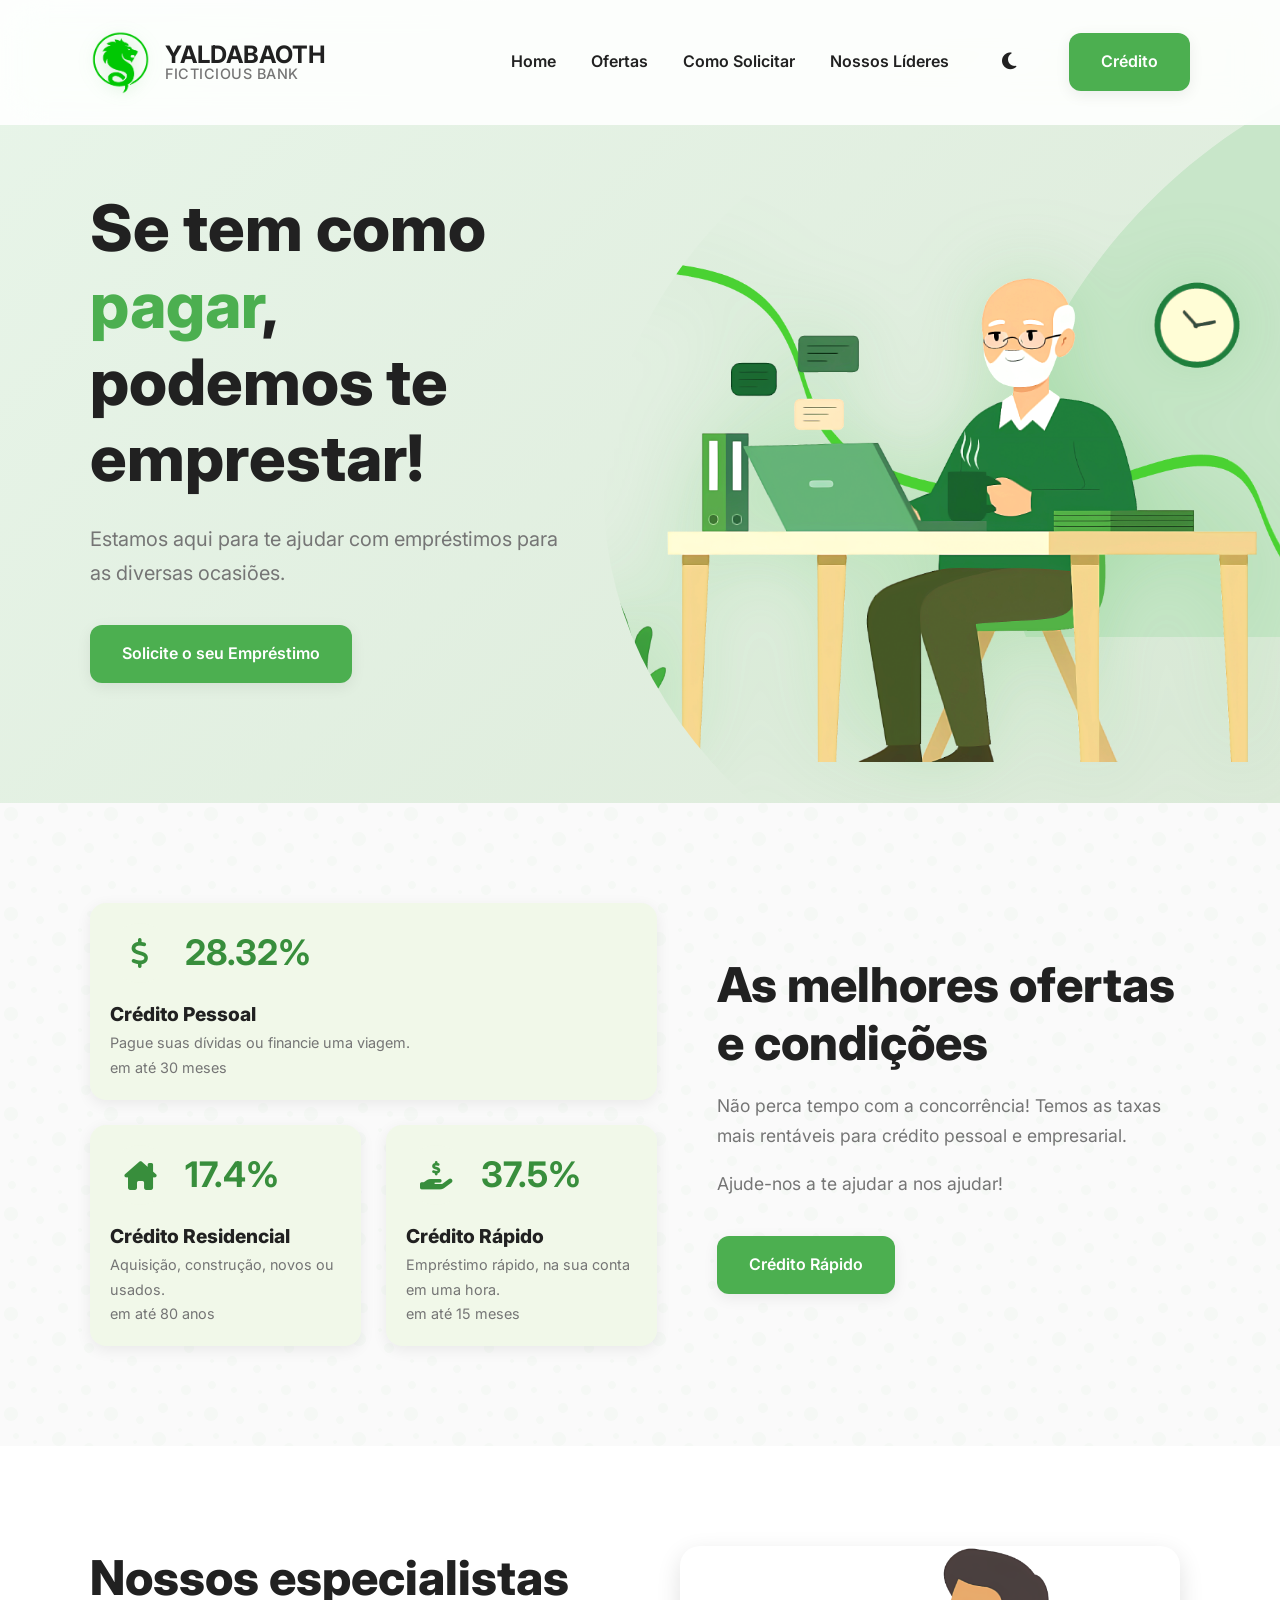
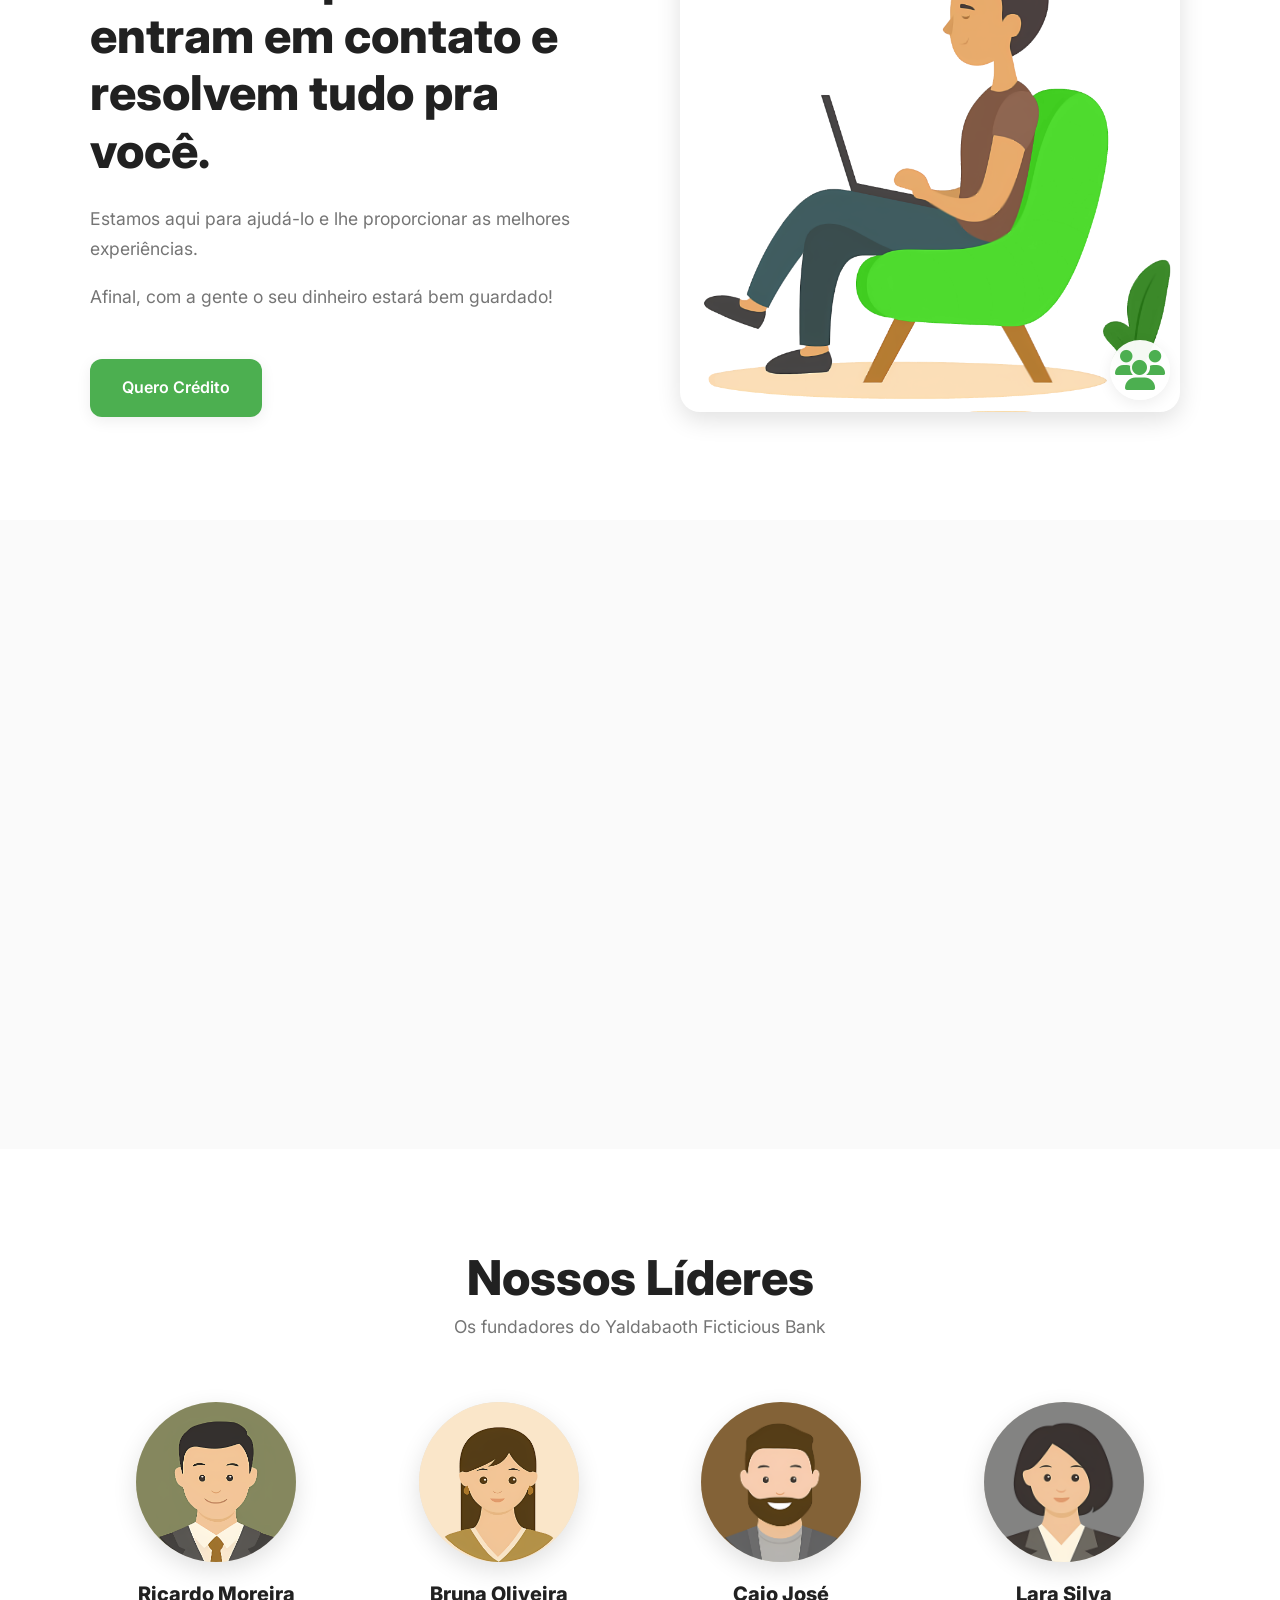
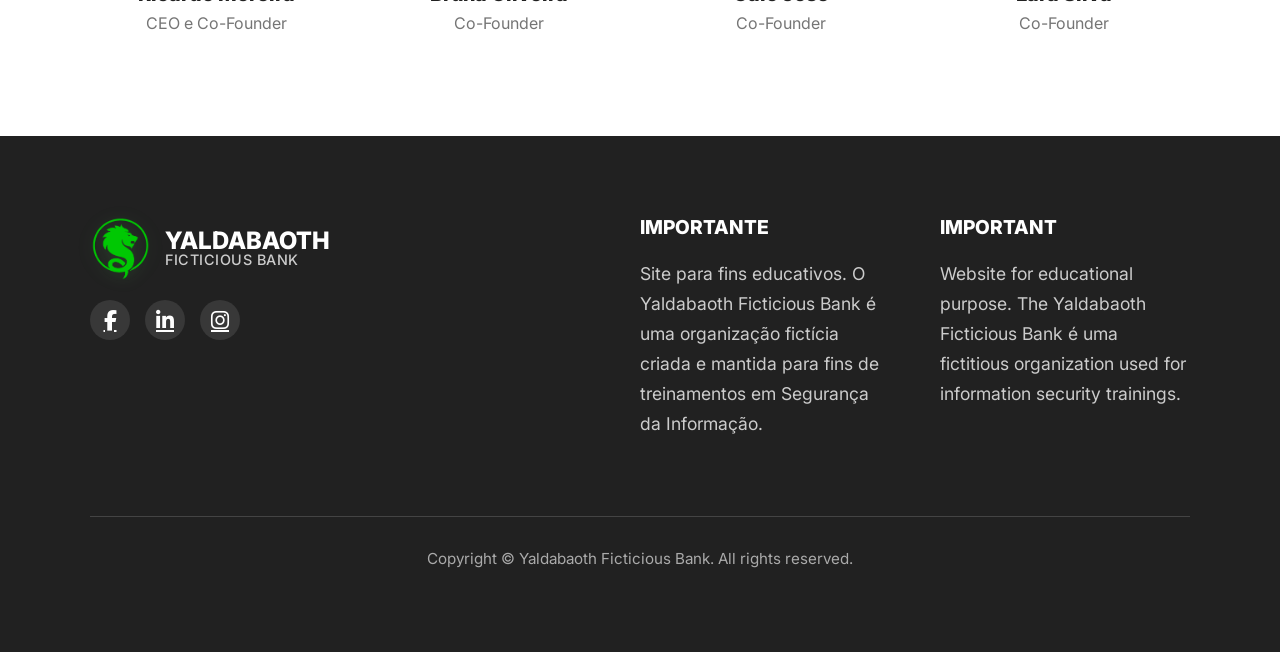
==== index.html @ a8c52a77 "publicação do site" ====
<!DOCTYPE html>
<html lang="pt-BR">
<head>
    <meta charset="UTF-8">
    <meta name="viewport" content="width=device-width, initial-scale=1.0">
    <title>YALDABAOTH FICTICIOUS BANK - V4 | Crédito Pessoal e Empresarial</title>
    
    <meta name="description" content="Yaldabaoth Ficticious Bank - Oferecemos as melhores condições para crédito pessoal, empresarial e residencial com taxas competitivas.">
    <meta name="keywords" content="crédito, empréstimo, banco, financiamento, pessoal, empresarial">
    <meta name="author" content="Yaldabaoth Ficticious Bank">
    
    <meta property="og:title" content="YALDABAOTH FICTICIOUS BANK - V4">
    <meta property="og:description" content="Oferecemos as melhores condições para crédito pessoal e empresarial.">
    <meta property="og:type" content="website">
    
    <link rel="preconnect" href="https://fonts.googleapis.com">
    <link rel="preconnect" href="https://fonts.gstatic.com" crossorigin>
    <link href="https://fonts.googleapis.com/css2?family=Inter:wght@400;500;600;700;800&display=swap" rel="stylesheet">
    
    <link rel="stylesheet" href="https://cdnjs.cloudflare.com/ajax/libs/font-awesome/6.5.2/css/all.min.css">

    <style>
        /* --- Reset e Estilos Globais --- */
        :root {
            --primary-green: #4CAF50;
            --light-green-bg: #F1F8E9;
            --light-green-accent: #C8E6C9;
            --dark-green: #388E3C;
            --text-dark: #212121;
            --text-light: #757575;
            --background-white: #FFFFFF;
            --background-grey: #FAFAFA;
            --border-color: #E0E0E0;
            --shadow-light: 0 4px 15px rgba(0, 0, 0, 0.07);
            --shadow-medium: 0 8px 25px rgba(0, 0, 0, 0.12);
            --shadow-heavy: 0 12px 35px rgba(0, 0, 0, 0.15);
            
            /* Variáveis para tema escuro */
            --dark-bg-primary: #121212;
            --dark-bg-secondary: #1e1e1e;
            --dark-text-primary: #f5f5f5;
            --dark-text-secondary: #b0b0b0;
            --dark-border: #333333;
            --dark-shadow: 0 4px 15px rgba(0, 0, 0, 0.3);
        }

        /* Modo escuro */
        body.dark-theme {
            --text-dark: var(--dark-text-primary);
            --text-light: var(--dark-text-secondary);
            --background-white: var(--dark-bg-primary);
            --background-grey: var(--dark-bg-secondary);
            --border-color: var(--dark-border);
            --shadow-light: var(--dark-shadow);
            --shadow-medium: 0 8px 25px rgba(0, 0, 0, 0.4);
            --shadow-heavy: 0 12px 35px rgba(0, 0, 0, 0.5);
            --light-green-bg: #1a331a;
            --light-green-accent: #2a4d2a;
        }

        * {
            margin: 0;
            padding: 0;
            box-sizing: border-box;
        }

        html {
            scroll-behavior: smooth;
            scroll-padding-top: 90px;
        }

        body {
            font-family: 'Inter', sans-serif;
            color: var(--text-dark);
            background-color: var(--background-white);
            overflow-x: hidden;
            line-height: 1.6;
            opacity: 0;
            animation: pageLoad 0.6s ease-out 0.1s forwards;
            transition: background-color 0.3s ease, color 0.3s ease;
        }

        @keyframes pageLoad {
            to {
                opacity: 1;
            }
        }

        .container {
            max-width: 1140px;
            margin: 0 auto;
            padding: 0 20px;
        }

        section {
            padding: 100px 0;
            position: relative;
            overflow: hidden;
            transition: background-color 0.3s ease;
        }

        h1, h2, h3 {
            font-weight: 800;
            color: var(--text-dark);
            line-height: 1.2;
            transition: color 0.3s ease;
        }

        h1 {
            font-size: clamp(2.8rem, 5vw, 4rem);
            margin-bottom: 20px;
        }

        h2 {
            font-size: clamp(2.2rem, 4vw, 3rem);
            margin-bottom: 25px;
            text-align: center;
        }
        
        h3 {
            font-size: 1.4rem;
            margin-bottom: 10px;
        }

        p {
            font-size: 1.1rem;
            line-height: 1.7;
            color: var(--text-light);
            margin-bottom: 1em;
            transition: color 0.3s ease;
        }

        .btn {
            display: inline-flex;
            align-items: center;
            justify-content: center;
            background-color: var(--primary-green);
            color: var(--background-white);
            padding: 16px 32px;
            border-radius: 12px;
            text-decoration: none;
            font-weight: 600;
            font-size: 1rem;
            transition: all 0.4s cubic-bezier(0.4, 0, 0.2, 1);
            border: none;
            cursor: pointer;
            box-shadow: var(--shadow-light);
            position: relative;
            overflow: hidden;
        }

        .btn::before {
            content: '';
            position: absolute;
            top: 0;
            left: -100%;
            width: 100%;
            height: 100%;
            background: linear-gradient(90deg, transparent, rgba(255, 255, 255, 0.3), transparent);
            transition: left 0.6s cubic-bezier(0.4, 0, 0.2, 1);
        }

        .btn::after {
            content: '';
            position: absolute;
            inset: 0;
            border-radius: 12px;
            padding: 2px;
            background: linear-gradient(45deg, var(--primary-green), var(--dark-green));
            opacity: 0;
            transition: opacity 0.4s ease;
            z-index: -1;
        }

        .btn:hover {
            background-color: var(--dark-green);
            transform: translateY(-4px) scale(1.02);
            box-shadow: 0 16px 40px rgba(76, 175, 80, 0.3);
        }

        .btn:hover::before {
            left: 100%;
        }

        .btn:hover::after {
            opacity: 1;
        }
        
        .btn:active {
            transform: translateY(-2px) scale(0.98);
            box-shadow: var(--shadow-medium);
        }

        .btn:focus {
            outline: 2px solid var(--dark-green);
            outline-offset: 3px;
        }

        /* --- Animações de Scroll Aprimoradas --- */
        .fade-in {
            opacity: 0;
            transform: translateY(40px);
            transition: opacity 0.8s cubic-bezier(0.4, 0, 0.2, 1), 
                        transform 0.8s cubic-bezier(0.4, 0, 0.2, 1);
            will-change: opacity, transform;
        }
        
        .fade-in.visible {
            opacity: 1;
            transform: translateY(0);
        }

        /* --- Header / Navegação --- */
        header {
            width: 100%;
            padding: 30px 0;
            position: fixed;
            top: 0;
            left: 0;
            background-color: rgba(255, 255, 255, 0.9);
            backdrop-filter: blur(20px) saturate(180%);
            -webkit-backdrop-filter: blur(20px) saturate(180%);
            z-index: 1000;
            transition: all 0.4s cubic-bezier(0.4, 0, 0.2, 1);
            border-bottom: 1px solid transparent;
        }
        
        body.dark-theme header {
            background-color: rgba(18, 18, 18, 0.9);
        }
        
        header.scrolled {
            padding: 20px 0;
            box-shadow: 0 4px 20px rgba(0, 0, 0, 0.08);
            background-color: rgba(255, 255, 255, 0.95);
            border-bottom: 1px solid rgba(0, 0, 0, 0.05);
        }
        
        body.dark-theme header.scrolled {
            background-color: rgba(18, 18, 18, 0.95);
            box-shadow: 0 4px 20px rgba(0, 0, 0, 0.3);
            border-bottom: 1px solid rgba(255, 255, 255, 0.05);
        }

        .navbar {
            display: flex;
            justify-content: space-between;
            align-items: center;
        }
        
        .logo {
            display: flex;
            align-items: center;
            text-decoration: none;
            transition: transform 0.4s cubic-bezier(0.4, 0, 0.2, 1);
        }

        .logo:hover {
            transform: scale(1.03);
        }

        .logo img {
            width: 60px;
            height: auto;
            margin-right: 15px;
            transition: transform 0.5s cubic-bezier(0.68, -0.55, 0.265, 1.55);
            filter: drop-shadow(0 2px 8px rgba(76, 175, 80, 0.2));
        }

        .logo:hover img {
            transform: rotate(8deg) scale(1.1);
        }

        .logo-text {
            font-size: 1.5rem;
            font-weight: 800;
            line-height: 1;
            color: var(--text-dark);
            transition: color 0.3s ease;
        }
        
        .logo-text span {
            display: block;
            font-size: 0.9rem;
            font-weight: 500;
            color: var(--text-light);
            letter-spacing: 0.5px;
        }

        .nav-menu {
            display: flex;
            align-items: center;
            gap: 40px;
        }

        .nav-links {
            list-style: none;
            display: flex;
            gap: 35px;
        }

        .nav-links a {
            text-decoration: none;
            color: var(--text-dark);
            font-weight: 600;
            transition: color 0.3s cubic-bezier(0.4, 0, 0.2, 1);
            position: relative;
            padding: 5px 0;
        }
        
        .nav-links a::after {
            content: '';
            position: absolute;
            width: 0;
            height: 3px;
            bottom: -2px;
            left: 50%;
            background: linear-gradient(90deg, var(--primary-green), var(--dark-green));
            transition: width 0.4s cubic-bezier(0.4, 0, 0.2, 1), left 0.4s cubic-bezier(0.4, 0, 0.2, 1);
            border-radius: 2px;
        }

        .nav-links a:hover {
            color: var(--primary-green);
        }
        
        .nav-links a:hover::after {
            width: 100%;
            left: 0;
        }

        .nav-links a:focus {
            outline: none;
            color: var(--primary-green);
        }

        /* --- Botão de Alternância de Tema --- */
        .theme-toggle {
            background: none;
            border: none;
            cursor: pointer;
            width: 40px;
            height: 40px;
            border-radius: 50%;
            display: flex;
            align-items: center;
            justify-content: center;
            color: var(--text-dark);
            transition: all 0.3s ease;
            position: relative;
            overflow: hidden;
        }

        .theme-toggle:hover {
            background-color: rgba(76, 175, 80, 0.1);
            transform: scale(1.1);
        }

        .theme-toggle:focus {
            outline: 2px solid var(--primary-green);
            outline-offset: 2px;
        }

        .theme-toggle i {
            font-size: 1.2rem;
            transition: transform 0.5s ease;
        }

        .theme-toggle .fa-sun {
            position: absolute;
            opacity: 0;
            transform: rotate(90deg);
        }

        body.dark-theme .theme-toggle .fa-moon {
            opacity: 0;
            transform: rotate(-90deg);
        }

        body.dark-theme .theme-toggle .fa-sun {
            opacity: 1;
            transform: rotate(0);
        }

        /* --- Menu Mobile --- */
        .hamburger {
            display: none;
            flex-direction: column;
            justify-content: space-between;
            width: 30px;
            height: 21px;
            background: transparent;
            border: none;
            cursor: pointer;
            padding: 0;
            z-index: 10;
        }

        .hamburger span {
            width: 100%;
            height: 3px;
            background-color: var(--text-dark);
            border-radius: 3px;
            transition: all 0.3s ease;
            transform-origin: left;
        }

        .hamburger.active span:nth-child(1) {
            transform: rotate(45deg);
        }

        .hamburger.active span:nth-child(2) {
            opacity: 0;
        }

        .hamburger.active span:nth-child(3) {
            transform: rotate(-45deg);
        }

        /* --- Seção Hero Aprimorada --- */
        #hero {
            padding-top: 190px;
            padding-bottom: 120px;
            overflow: hidden;
            position: relative;
            /* Cor de fundo ajustada */
            background: linear-gradient(135deg, #E8F5E9 0%, #DCEAD9 100%); 
            transition: background 0.3s ease;
        }
        
        body.dark-theme #hero {
            background: linear-gradient(135deg, #1a331a 0%, #152015 100%);
        }
        
        .hero-background-shape {
            position: absolute;
            top: 0;
            right: 0;
            width: 70%;
            height: 100%;
            z-index: 0;
            overflow: hidden;
            animation: float 8s ease-in-out infinite;
        }

        @keyframes float {
            0%, 100% { transform: translateY(0) rotate(0deg); }
            50% { transform: translateY(-20px) rotate(2deg); }
        }
        
        .hero-background-shape svg {
            position: absolute;
            top: -10%;
            left: 10%;
            width: 100%;
            height: auto;
            animation: morphing 10s ease-in-out infinite;
        }

        @keyframes morphing {
            0%, 100% { transform: translate(480px, 300px) rotate(-15deg) scale(1.2); }
            50% { transform: translate(500px, 280px) rotate(-12deg) scale(1.25); }
        }
        
        .hero-content {
            display: flex;
            align-items: center;
            justify-content: space-between;
            gap: 40px;
            position: relative;
            z-index: 1;
        }

        .hero-text {
            flex: 0 0 50%;
            padding-right: 20px;
        }

        .hero-text h1 {
            animation: slideInLeft 0.8s cubic-bezier(0.4, 0, 0.2, 1);
        }

        @keyframes slideInLeft {
            from {
                opacity: 0;
                transform: translateX(-40px);
            }
            to {
                opacity: 1;
                transform: translateX(0);
            }
        }
        
        .hero-text .subtitle {
            font-size: 1.25rem;
            margin: 25px 0 35px;
            max-width: 480px;
            animation: slideInLeft 0.8s cubic-bezier(0.4, 0, 0.2, 1) 0.2s both;
        }

        .hero-text .btn {
            animation: slideInLeft 0.8s cubic-bezier(0.4, 0, 0.2, 1) 0.4s both;
        }
        
        /* CÓDIGO MODIFICADO: Efeito de animação para a imagem do velho */
        .hero-illustration-wrapper {
            position: absolute;
            bottom: -80px; /* Ajuste para a imagem ser maior */
            right: -10%;
            width: 800px; /* Aumenta a largura da imagem */
            height: auto;
            z-index: 0;
            transition: transform 0.6s cubic-bezier(0.4, 0, 0.2, 1);
            animation: 
                slideInRight 1s cubic-bezier(0.4, 0, 0.2, 1) 0.3s both,
                breathe 8s ease-in-out infinite; /* Animação de respiração */
            /* Adiciona um clip-path para um formato mais orgânico */
            clip-path: ellipse(80% 90% at 90% 50%);
        }

        @keyframes slideInRight {
            from {
                opacity: 0;
                transform: translateX(60px);
            }
            to {
                opacity: 1;
                transform: translateX(0);
            }
        }

        /* Nova animação de "respiração" */
        @keyframes breathe {
            0%, 100% {
                transform: translateX(0) scale(1) rotate(0deg);
            }
            25% {
                transform: translateX(-5px) scale(1.01) rotate(0.5deg);
            }
            50% {
                transform: translateX(0) scale(1) rotate(0deg);
            }
            75% {
                transform: translateX(5px) scale(1.01) rotate(-0.5deg);
            }
        }
        
        .hero-illustration-wrapper:hover {
            transform: translateY(-15px) scale(1.02);
        }
        
        /* EFEITO DE LUZ ESVERDEADA SUAVE NO TEMA CLARO */
        .hero-illustration-wrapper img {
            width: 100%;
            height: auto;
            display: block;
            /* Efeito de luz esverdeada suave para tema claro */
            filter: drop-shadow(0 0 40px rgba(76, 175, 80, 0.25)) 
                    brightness(1.05) 
                    contrast(1.05)
                    saturate(1.1);
            transition: filter 0.4s ease;
            /* Remove qualquer fundo branco da imagem */
            mix-blend-mode: multiply;
        }

        /* EFEITO DE SOMBRA NORMAL NO TEMA ESCURO */
        body.dark-theme .hero-illustration-wrapper img {
            filter: drop-shadow(0 15px 30px rgba(0, 0, 0, 0.4)) 
                    brightness(0.9) 
                    contrast(1.1)
                    saturate(1.2);
            mix-blend-mode: normal;
        }

        .hero-illustration-wrapper:hover img {
            /* Intensifica a luz esverdeada no hover - tema claro */
            filter: drop-shadow(0 0 50px rgba(76, 175, 80, 0.4)) 
                    brightness(1.08) 
                    contrast(1.1)
                    saturate(1.15);
        }
        
        body.dark-theme .hero-illustration-wrapper:hover img {
            /* Sombra mais intensa no hover - tema escuro */
            filter: drop-shadow(0 20px 40px rgba(0, 0, 0, 0.5)) 
                    brightness(0.95) 
                    contrast(1.15)
                    saturate(1.25);
        }
        
        /* --- Seção Ofertas Aprimorada (CÓDIGO MODIFICADO) --- */
        #ofertas {
            background-color: var(--background-grey);
            position: relative;
        }

        #ofertas::before {
            content: '';
            position: absolute;
            top: 0;
            left: 0;
            width: 100%;
            height: 100%;
            background: url("data:image/svg+xml,%3Csvg width='100' height='100' viewBox='0 0 100 100' xmlns='http://www.w3.org/2000/svg'%3E%3Cpath d='M11 18c3.866 0 7-3.134 7-7s-3.134-7-7-7-7 3.134-7 7 3.134 7 7 7zm48 25c3.866 0 7-3.134 7-7s-3.134-7-7-7-7 3.134-7 7 3.134 7 7 7zm-43-7c1.657 0 3-1.343 3-3s-1.343-3-3-3-3 1.343-3 3 1.343 3 3 3zm63 31c1.657 0 3-1.343 3-3s-1.343-3-3-3-3 1.343-3 3 1.343 3 3 3zM34 90c1.657 0 3-1.343 3-3s-1.343-3-3-3-3 1.343-3 3 1.343 3 3 3zm56-76c1.657 0 3-1.343 3-3s-1.343-3-3-3-3 1.343-3 3 1.343 3 3 3zM12 86c2.21 0 4-1.79 4-4s-1.79-4-4-4-4 1.79-4 4 1.79 4 4 4zm28-65c2.21 0 4-1.79 4-4s-1.79-4-4-4-4 1.79-4 4 1.79 4 4 4zm23-11c2.76 0 5-2.24 5-5s-2.24-5-5-5-5 2.24-5 5 2.24 5 5 5zm-6 60c2.21 0 4-1.79 4-4s-1.79-4-4-4-4 1.79-4 4 1.79 4 4 4zm29 22c2.76 0 5-2.24 5-5s-2.24-5-5-5-5 2.24-5 5 2.24 5 5 5zM32 63c2.76 0 5-2.24 5-5s-2.24-5-5-5-5 2.24-5 5 2.24 5 5 5zm57-13c2.76 0 5-2.24 5-5s-2.24-5-5-5-5 2.24-5 5 2.24 5 5 5zm-9-21c1.105 0 2-.895 2-2s-.895-2-2-2-2 .895-2 2 .895 2 2 2zM60 91c1.105 0 2-.895 2-2s-.895-2-2-2-2 .895-2 2 .895 2 2 2zM35 41c1.105 0 2-.895 2-2s-.895-2-2-2-2 .895-2 2 .895 2 2 2zM12 60c1.105 0 2-.895 2-2s-.895-2-2-2-2 .895-2 2 .895 2 2 2z' fill='%23c8e6c9' fill-opacity='0.2' fill-rule='evenodd'/%3E%3C/svg%3E");
            opacity: 0.5;
            z-index: 0;
            animation: patternMove 20s linear infinite;
        }

        body.dark-theme #ofertas::before {
            background: url("data:image/svg+xml,%3Csvg width='100' height='100' viewBox='0 0 100 100' xmlns='http://www.w3.org/2000/svg'%3E%3Cpath d='M11 18c3.866 0 7-3.134 7-7s-3.134-7-7-7-7 3.134-7 7 3.134 7 7 7zm48 25c3.866 0 7-3.134 7-7s-3.134-7-7-7-7 3.134-7 7 3.134 7 7 7zm-43-7c1.657 0 3-1.343 3-3s-1.343-3-3-3-3 1.343-3 3 1.343 3 3 3zm63 31c1.657 0 3-1.343 3-3s-1.343-3-3-3-3 1.343-3 3 1.343 3 3 3zM34 90c1.657 0 3-1.343 3-3s-1.343-3-3-3-3 1.343-3 3 1.343 3 3 3zm56-76c1.657 0 3-1.343 3-3s-1.343-3-3-3-3 1.343-3 3 1.343 3 3 3zM12 86c2.21 0 4-1.79 4-4s-1.79-4-4-4-4 1.79-4 4 1.79 4 4 4zm28-65c2.21 0 4-1.79 4-4s-1.79-4-4-4-4 1.79-4 4 1.79 4 4 4zm23-11c2.76 0 5-2.24 5-5s-2.24-5-5-5-5 2.24-5 5 2.24 5 5 5zm-6 60c2.21 0 4-1.79 4-4s-1.79-4-4-4-4 1.79-4 4 1.79 4 4 4zm29 22c2.76 0 5-2.24 5-5s-2.24-5-5-5-5 2.24-5 5 2.24 5 5 5zM32 63c2.76 0 5-2.24 5-5s-2.24-5-5-5-5 2.24-5 5 2.24 5 5 5zm57-13c2.76 0 5-2.24 5-5s-2.24-5-5-5-5 2.24-5 5 2.24 5 5 5zm-9-21c1.105 0 2-.895 2-2s-.895-2-2-2-2 .895-2 2 .895 2 2 2zM60 91c1.105 0 2-.895 2-2s-.895-2-2-2-2 .895-2 2 .895 2 2 2zM35 41c1.105 0 2-.895 2-2s-.895-2-2-2-2 .895-2 2 .895 2 2 2zM12 60c1.105 0 2-.895 2-2s-.895-2-2-2-2 .895-2 2 .895 2 2 2z' fill='%232a4d2a' fill-opacity='0.2' fill-rule='evenodd'/%3E%3C/svg%3E");
        }

        @keyframes patternMove {
            0% { background-position: 0 0; }
            100% { background-position: 100px 100px; }
        }
        
        .offers-main-layout {
            display: grid;
            grid-template-columns: 1.2fr 1fr;
            gap: 60px;
            align-items: center;
            position: relative;
            z-index: 1;
        }

        .offers-cards-stack {
            display: grid;
            grid-template-columns: repeat(2, 1fr);
            gap: 25px; /* Adiciona espaço entre os blocos */
        }

        .offer-card {
            background: var(--light-green-bg);
            padding: 20px;
            border-radius: 16px;
            box-shadow: var(--shadow-light);
            text-align: left;
            transition: transform 0.3s ease-out, box-shadow 0.3s ease-out; /* Transição mais suave */
            display: flex;
            flex-direction: column;
            gap: 10px;
        }
        
        .offer-card:hover {
            transform: translateY(-6px); /* Efeito de elevação mais suave */
            box-shadow: var(--shadow-medium); /* Sombra mais sutil */
        }
        
        .offer-card .top-row {
            display: flex;
            align-items: center;
            gap: 15px;
            margin-bottom: 10px;
        }
        
        .offer-card .icon-wrapper {
            background: var(--light-green-bg);
            border-radius: 50%;
            width: 60px;
            height: 60px;
            display: flex;
            align-items: center;
            justify-content: center;
            flex-shrink: 0;
            transition: all 0.4s cubic-bezier(0.68, -0.55, 0.265, 1.55);
        }

        .offer-card:hover .icon-wrapper {
            transform: scale(1.1) rotate(5deg);
            background: var(--light-green-accent);
        }

        .offer-card .icon-wrapper i {
            font-size: 1.8rem;
            color: var(--dark-green);
            transition: transform 0.4s ease, color 0.3s ease;
        }

        .offer-card:hover .icon-wrapper i {
            transform: scale(1.1);
            color: var(--primary-green);
        }
        
        .offer-card .rate {
            font-size: 2.2rem;
            font-weight: 700;
            color: var(--dark-green);
            line-height: 1;
            transition: color 0.3s ease;
        }

        .offer-card:hover .rate {
            color: var(--primary-green);
        }

        .offer-card .offer-details h3 {
            font-size: 1.2rem;
            margin: 0;
            transition: color 0.3s ease;
        }

        .offer-card:hover .offer-details h3 {
            color: var(--primary-green);
        }

        .offer-card .offer-details p {
            font-size: 0.9rem;
            margin: 5px 0 0;
        }

        .offer-card.full-width {
            grid-column: span 2;
        }

        .offers-description {
            text-align: left;
        }
        
        .offers-description h2 {
            text-align: left;
            margin-bottom: 20px;
        }

        .offers-description .btn {
            margin-top: 20px;
        }

        /* --- FIM DO CÓDIGO MODIFICADO --- */

        /* --- Seção Especialistas Aprimorada --- */
        #especialistas {
            position: relative;
            overflow: hidden;
        }

        .specialists-content {
            display: grid;
            grid-template-columns: 1fr 1fr;
            align-items: center;
            gap: 80px;
        }
        
        .specialists-text h2 {
            text-align: left;
        }
        
        .specialists-text .btn {
            margin-top: 30px;
        }
        
        .specialists-image {
            position: relative;
            transition: transform 0.6s cubic-bezier(0.4, 0, 0.2, 1);
        }

        .specialists-image:hover {
            transform: scale(1.04) rotate(-1deg);
        }
        
        .specialists-image img {
            width: 100%;
            max-width: 500px;
            border-radius: 20px;
            box-shadow: var(--shadow-medium);
            transition: all 0.5s cubic-bezier(0.4, 0, 0.2, 1);
        }

        .specialists-image:hover img {
            box-shadow: 0 25px 60px rgba(76, 175, 80, 0.25);
            border-radius: 24px;
        }
        
        .specialists-image::after {
            content: '\f0c0';
            font-family: 'Font Awesome 6 Free';
            font-weight: 900;
            position: absolute;
            font-size: 2.5rem;
            color: var(--primary-green);
            bottom: 20px;
            right: 20px;
            background: rgba(255, 255, 255, 0.95);
            backdrop-filter: blur(10px);
            width: 60px;
            height: 60px;
            border-radius: 50%;
            display: flex;
            align-items: center;
            justify-content: center;
            box-shadow: var(--shadow-light);
            transition: all 0.5s cubic-bezier(0.68, -0.55, 0.265, 1.55);
        }

        body.dark-theme .specialists-image::after {
            background: rgba(30, 30, 30, 0.95);
        }

        .specialists-image:hover::after {
            transform: scale(1.2) rotate(360deg);
            background: var(--primary-green);
            color: white;
            box-shadow: 0 10px 30px rgba(76, 175, 80, 0.4);
        }
        
        /* --- Seção Como Solicitar Aprimorada --- */
        #como-solicitar {
            background-color: var(--background-grey);
            position: relative;
        }
        
        #como-solicitar .container > p {
            text-align: center; 
            max-width: 600px; 
            margin: -20px auto 60px;
        }

        .steps-container {
            display: grid;
            grid-template-columns: repeat(3, 1fr);
            gap: 40px;
            margin-top: 80px;
        }
        
        .step-card {
            background: var(--background-white);
            padding: 30px;
            border-radius: 20px;
            text-align: center;
            box-shadow: var(--shadow-light);
            transition: all 0.5s cubic-bezier(0.4, 0, 0.2, 1);
            position: relative;
            overflow: hidden;
            border-top: 4px solid var(--primary-green);
        }

        .step-card:hover {
            transform: translateY(-15px) scale(1.02);
            box-shadow: 0 20px 50px rgba(76, 175, 80, 0.25);
            border-top-width: 6px;
        }
        
        .step-card::before {
            content: attr(data-step);
            position: absolute;
            top: -20px;
            left: -10px;
            font-size: 8rem;
            font-weight: 800;
            color: var(--light-green-bg);
            z-index: 0;
            line-height: 1;
            transition: all 0.5s cubic-bezier(0.4, 0, 0.2, 1);
        }

        .step-card:hover::before {
            color: var(--light-green-accent);
            transform: scale(1.1) rotate(5deg);
        }
        
        .step-card-content {
            position: relative;
            z-index: 1;
        }
        
        .step-card h3 {
            font-size: 1.3rem;
            transition: color 0.3s ease;
        }

        .step-card:hover h3 {
            color: var(--primary-green);
        }
        
        .step-card p {
            font-size: 1rem;
        }
        
        /* --- Seção Líderes Aprimorada --- */
        #lideres .container > p {
            text-align: center; 
            max-width: 600px; 
            margin: -20px auto 60px;
        }
        
        .leaders-grid {
            display: grid;
            grid-template-columns: repeat(auto-fit, minmax(220px, 1fr));
            gap: 30px;
        }

        .leader-card {
            text-align: center;
            transition: transform 0.5s cubic-bezier(0.4, 0, 0.2, 1);
        }

        .leader-card:hover {
            transform: translateY(-12px);
        }
        
        .leader-avatar {
            width: 160px;
            height: 160px;
            border-radius: 50%;
            margin: 0 auto 20px;
            background-color: #e5e0d5; 
            overflow: hidden;
            box-shadow: var(--shadow-medium);
            transition: all 0.6s cubic-bezier(0.4, 0, 0.2, 1);
            position: relative;
        }

        .leader-avatar::before {
            content: '';
            position: absolute;
            inset: -10px;
            background: conic-gradient(from 180deg at 50% 50%, var(--primary-green), var(--dark-green), var(--primary-green));
            animation: rotate 3s linear infinite;
            opacity: 0;
            transition: opacity 0.4s ease;
        }

        .leader-card:hover .leader-avatar::before {
            opacity: 1;
        }

        .leader-card:hover .leader-avatar {
            transform: scale(1.08);
            box-shadow: 0 20px 50px rgba(76, 175, 80, 0.3);
        }

        .leader-avatar::after {
            content: '';
            position: absolute;
            top: 0;
            left: 0;
            width: 100%;
            height: 100%;
            background: linear-gradient(135deg, rgba(76, 175, 80, 0.3), transparent);
            border-radius: 50%;
            opacity: 0;
            transition: opacity 0.4s ease;
            z-index: 1;
        }

        .leader-card:hover .leader-avatar::after {
            opacity: 1;
        }

        .leader-avatar img {
            width: 100%;
            height: 100%;
            object-fit: cover;
            transition: transform 0.6s cubic-bezier(0.4, 0, 0.2, 1);
            position: relative;
            z-index: 2;
        }

        .leader-card:hover .leader-avatar img {
            transform: scale(1.15);
        }

        .leader-card h3 {
            font-size: 1.25rem;
            margin-bottom: 5px;
            transition: color 0.3s ease;
        }

        .leader-card:hover h3 {
            color: var(--primary-green);
        }

        .leader-card span {
            color: var(--text-light);
            font-size: 1rem;
            transition: color 0.3s ease;
        }

        .leader-card:hover span {
            color: var(--dark-green);
        }

        /* --- Footer --- */
        footer {
            background-color: var(--text-dark);
            color: #ccc;
            padding: 80px 0;
            font-size: 0.95rem;
        }
        
        body.dark-theme footer {
            background-color: #0a0a0a;
        }
        
        .footer-grid {
            display: grid;
            grid-template-columns: 2fr 1fr 1fr;
            gap: 50px;
        }
        
        .footer-about p {
            color: #ccc;
        }

        .footer-social {
            margin-top: 20px;
            display: flex;
            gap: 15px;
        }
        
        .footer-social a {
            color: white;
            font-size: 1.3rem;
            transition: all 0.4s cubic-bezier(0.4, 0, 0.2, 1);
            display: flex;
            align-items: center;
            justify-content: center;
            width: 40px;
            height: 40px;
            border-radius: 50%;
            background: rgba(255, 255, 255, 0.1);
            position: relative;
            overflow: hidden;
        }

        .footer-social a::before {
            content: '';
            position: absolute;
            inset: 0;
            background: linear-gradient(45deg, var(--primary-green), var(--dark-green));
            transform: scale(0);
            transition: transform 0.4s cubic-bezier(0.4, 0, 0.2, 1);
            border-radius: 50%;
        }

        .footer-social a i {
            position: relative;
            z-index: 1;
            transition: transform 0.4s cubic-bezier(0.68, -0.55, 0.265, 1.55);
        }
        
        .footer-social a:hover::before {
            transform: scale(1);
        }

        .footer-social a:hover {
            transform: translateY(-5px) rotate(360deg);
            box-shadow: 0 8px 20px rgba(76, 175, 80, 0.4);
        }

        .footer-social a:hover i {
            transform: scale(1.2);
        }
        
        .footer-column h3 {
            color: white;
            margin-bottom: 20px;
            font-size: 1.2rem;
        }
        
        .footer-column p {
            color: #ccc;
        }

        .copyright {
            text-align: center;
            margin-top: 60px;
            padding-top: 30px;
            border-top: 1px solid #444;
            color: #aaa;
        }
        
        /* --- CORREÇÃO: YALDABAOTH em negrito no footer --- */
        footer .logo-text {
            color: white;
        }
        
        footer .logo-text strong {
            color: white;
            font-weight: 800;
        }
        
        footer .logo-text span {
            color: #ccc;
        }
        
        body.dark-theme footer .logo-text {
            color: var(--dark-text-primary);
        }
        
        body.dark-theme footer .logo-text strong {
            color: var(--dark-text-primary);
        }
        
        body.dark-theme footer .logo-text span {
            color: var(--dark-text-secondary);
        }
        
        /* --- Botão Voltar ao Topo Aprimorado --- */
        #scrollTopBtn {
            position: fixed;
            bottom: 25px;
            right: 25px;
            width: 50px;
            height: 50px;
            background: linear-gradient(135deg, var(--primary-green), var(--dark-green));
            color: white;
            border: none;
            border-radius: 50%;
            font-size: 1.2rem;
            cursor: pointer;
            display: flex;
            align-items: center;
            justify-content: center;
            box-shadow: 0 8px 25px rgba(76, 175, 80, 0.4);
            opacity: 0;
            visibility: hidden;
            transform: translateY(30px) scale(0.8);
            transition: all 0.4s cubic-bezier(0.4, 0, 0.2, 1);
            z-index: 999;
        }

        #scrollTopBtn::before {
            content: '';
            position: absolute;
            inset: -3px;
            background: linear-gradient(45deg, var(--primary-green), var(--dark-green), var(--primary-green));
            border-radius: 50%;
            z-index: -1;
            animation: rotate 3s linear infinite;
            opacity: 0;
            transition: opacity 0.4s ease;
        }

        #scrollTopBtn:hover::before {
            opacity: 1;
        }

        #scrollTopBtn.show {
            opacity: 1;
            visibility: visible;
            transform: translateY(0) scale(1);
        }

        #scrollTopBtn:hover {
            transform: translateY(-8px) scale(1.1);
            box-shadow: 0 15px 40px rgba(76, 175, 80, 0.5);
        }

        #scrollTopBtn:hover i {
            animation: bounceArrow 0.6s ease infinite;
        }

        @keyframes bounceArrow {
            0%, 100% { transform: translateY(0); }
            50% { transform: translateY(-5px); }
        }

        #scrollTopBtn:active {
            transform: translateY(-5px) scale(0.95);
        }

        #scrollTopBtn:focus {
            outline: 2px solid var(--dark-green);
            outline-offset: 3px;
        }
        
        /* --- Media Queries --- */
        @media (max-width: 992px) {
            .offers-main-layout {
                grid-template-columns: 1fr;
            }
            .offers-description { text-align: center; }
            .offers-description h2 { text-align: center; }
            .specialists-content { grid-template-columns: 1fr; text-align: center; }
            .specialists-text h2 { text-align: center; }
            .specialists-image { order: -1; }
            .leaders-grid { grid-template-columns: 1fr 1fr; }
            .footer-grid { grid-template-columns: 1fr 1fr; }
            .footer-about { grid-column: 1 / -1; text-align: center; }
            .footer-social { justify-content: center; }

            .hero-background-shape { width: 100%; }
            .hero-illustration-wrapper { 
                right: 50%;
                transform: translateX(50%);
                bottom: -20px;
                width: 500px;
                clip-path: none; /* Remove o clip-path em telas menores */
            }
        }
        
        @media (max-width: 768px) {
            section { padding: 60px 0; }
            h1 { font-size: 2.5rem; }
            h2 { font-size: 2rem; }
            .nav-menu { 
                display: none; 
                position: fixed;
                top: 0;
                right: 0;
                width: 70%;
                height: 100vh;
                background: var(--background-white);
                flex-direction: column;
                justify-content: center;
                align-items: center;
                transform: translateX(100%);
                transition: transform 0.3s ease;
                box-shadow: -5px 0 15px rgba(0,0,0,0.1);
            }
            .nav-menu.active {
                display: flex;
                transform: translateX(0);
            }
            .nav-links {
                flex-direction: column;
                gap: 30px;
                text-align: center;
            }
            .hamburger {
                display: flex;
            }
            .hero-content { flex-direction: column; text-align: center; }
            .hero-text { flex: 0 0 auto; max-width: 100%; }
            .hero-illustration-wrapper { display: none; }
            .steps-container, .footer-grid { grid-template-columns: 1fr; }
            .offer-card { flex-direction: column; text-align: center; }
            .offer-card .top-row { justify-content: center; }
        }

        /* --- Melhorias de Acessibilidade --- */
        @media (prefers-reduced-motion: reduce) {
            *, *::before, *::after {
                animation-duration: 0.01ms !important;
                animation-iteration-count: 1 !important;
                transition-duration: 0.01ms !important;
            }
            .hero-illustration-wrapper {
                animation: slideInRight 1s cubic-bezier(0.4, 0, 0.2, 1) 0.3s both; /* Remove a animação de "respiração" */
            }
        }

        .sr-only {
            position: absolute;
            width: 1px;
            height: 1px;
            padding: 0;
            margin: -1px;
            overflow: hidden;
            clip: rect(0, 0, 0, 0);
            white-space: nowrap;
            border: 0;
        }

        /* --- Efeito de Cursor Personalizado --- */
        @media (hover: hover) and (pointer: fine) {
            .btn, .offer-card, .step-card, .leader-card, .nav-links a {
                cursor: pointer;
            }
        }
    </style>
</head>
<body>

    <header id="header">
        <div class="container navbar">
            <a href="#" class="logo">
                <img src="img/logo.png" alt="Yaldabaoth Logo">
                <div class="logo-text">
                    <strong>YALDABAOTH</strong>
                    <span>FICTICIOUS BANK</span>
                </div>
            </a>
            <button class="hamburger" aria-label="Menu" aria-expanded="false">
                <span></span>
                <span></span>
                <span></span>
            </button>
            <nav class="nav-menu" aria-label="Navegação principal">
                <ul class="nav-links">
                    <li><a href="#hero">Home</a></li>
                    <li><a href="#ofertas">Ofertas</a></li>
                    <li><a href="#como-solicitar">Como Solicitar</a></li>
                    <li><a href="#lideres">Nossos Líderes</a></li>
                </ul>
                <button class="theme-toggle" aria-label="Alternar tema">
                    <i class="fas fa-moon"></i>
                    <i class="fas fa-sun"></i>
                </button>
                <a href="team.html" class="btn" aria-label="Solicitar crédito">Crédito</a>
            </nav>
        </div>
    </header>

    <main>
        <section id="hero">
            <div class="hero-background-shape" aria-hidden="true">
                <svg width="100%" height="100%" viewBox="0 0 1000 800" xmlns="http://www.w3.org/2000/svg">
                    <path fill="#C8E6C9" d="M0,400.5C0,621,241,801,472,801c231,0,472-180,472-400.5S703,0,472,0C241,0,0,180,0,400.5Z" transform="translate(480 300) rotate(-15) scale(1.2)" />
                </svg>
            </div>
            <div class="container hero-content">
                <div class="hero-text fade-in">
                    <h1>Se tem como <span style="color: var(--primary-green);">pagar</span>, <br>podemos te emprestar!</h1>
                    <p class="subtitle">Estamos aqui para te ajudar com empréstimos para as diversas ocasiões.</p>
                    <a href="team.html" class="btn">Solicite o seu Empréstimo</a>
                    <div class="sr-only">GoHacking{ToNaRedeDoFicticiousBank}</div>
                </div>
                <div class="hero-illustration-wrapper fade-in" style="--delay: 0.2s;">
                    <img src="img/velho.png" alt="Homem trabalhando em um laptop">
                </div>
            </div>
        </section>

        <section id="ofertas">
            <div class="container offers-main-layout">
                 <div class="offers-cards-stack">
                    <div class="offer-card full-width fade-in" style="--delay: 0s;">
                        <div class="top-row">
                            <div class="icon-wrapper"><i class="fa-solid fa-dollar-sign" aria-hidden="true"></i></div>
                            <div class="rate">28.32%</div>
                        </div>
                        <div class="offer-details">
                            <h3>Crédito Pessoal</h3>
                            <p>Pague suas dívidas ou financie uma viagem.<br>em até 30 meses</p>
                        </div>
                    </div>
                    <div class="offer-card fade-in" style="--delay: 0.1s;">
                        <div class="top-row">
                            <div class="icon-wrapper"><i class="fa-solid fa-house-chimney" aria-hidden="true"></i></div>
                            <div class="rate">17.4%</div>
                        </div>
                        <div class="offer-details">
                            <h3>Crédito Residencial</h3>
                            <p>Aquisição, construção, novos ou usados.<br>em até 80 anos</p>
                        </div>
                    </div>
                    <div class="offer-card fade-in" style="--delay: 0.2s;">
                        <div class="top-row">
                            <div class="icon-wrapper"><i class="fa-solid fa-hand-holding-dollar" aria-hidden="true"></i></div>
                            <div class="rate">37.5%</div>
                        </div>
                        <div class="offer-details">
                            <h3>Crédito Rápido</h3>
                            <p>Empréstimo rápido, na sua conta em uma hora.<br>em até 15 meses</p>
                        </div>
                    </div>
                </div>
                <div class="offers-description fade-in" style="--delay: 0.3s;">
                    <h2>As melhores ofertas e condições</h2>
                    <p>Não perca tempo com a concorrência! Temos as taxas mais rentáveis para crédito pessoal e empresarial.</p>
                    <p>Ajude-nos a te ajudar a nos ajudar!</p>
                    <a href="team.html" class="btn">Crédito Rápido</a>
                </div>
            </div>
        </section>
        
        <section id="especialistas">
            <div class="container specialists-content">
                <div class="specialists-text fade-in">
                    <h2>Nossos especialistas entram em contato e resolvem tudo pra você.</h2>
                    <p>Estamos aqui para ajudá-lo e lhe proporcionar as melhores experiências.</p>
                    <p>Afinal, com a gente o seu dinheiro estará bem guardado!</p>
                    <a href="team.html" class="btn">Quero Crédito</a>
                </div>
                <div class="specialists-image fade-in" style="--delay: 0.2s;">
                    <img src="img/especialista.png" alt="Jovem usando laptop">
                </div>
            </div>
        </section>

        <section id="como-solicitar">
            <div class="container">
                <h2 class="fade-in">Rápido e fácil,<br>veja como solicitar</h2>
                <p class="fade-in">Basta entrar em contato com os nossos especialistas e o dinheiro estará na sua conta.</p>
                
                <div class="steps-container">
                    <div class="step-card fade-in" style="--delay: 0s;" data-step="01">
                        <div class="step-card-content">
                            <h3>Envie um e-mail</h3>
                            <p>Escolha um especialista e envie sua solicitação.</p>
                        </div>
                    </div>
                    <div class="step-card fade-in" style="--delay: 0.1s;" data-step="02">
                        <div class="step-card-content">
                            <h3>Analisamos o seu crédito</h3>
                            <p>Seu crédito será avaliado em tempo recorde!</p>
                        </div>
                    </div>
                    <div class="step-card fade-in" style="--delay: 0.2s;" data-step="03">
                        <div class="step-card-content">
                            <h3>Dinheiro na conta</h3>
                            <p>Simples assim, agora é só gastar... mas lembra de pagar!</p>
                        </div>
                    </div>
                </div>
            </div>
        </section>

        <section id="lideres">
            <div class="container">
                <h2 class="fade-in">Nossos Líderes</h2>
                <p class="fade-in">Os fundadores do Yaldabaoth Ficticious Bank</p>
                <div class="leaders-grid">
                    <div class="leader-card fade-in" style="--delay: 0s;">
                        <div class="leader-avatar"><img src="img/ricardo.png" alt="Ricardo Moreira"></div>
                        <h3>Ricardo Moreira</h3>
                        <span>CEO e Co-Founder</span>
                    </div>
                    <div class="leader-card fade-in" style="--delay: 0.1s;">
                        <div class="leader-avatar"><img src="img/Bruna.png" alt="Bruna Oliveira"></div>
                        <h3>Bruna Oliveira</h3>
                        <span>Co-Founder</span>
                    </div>
                    <div class="leader-card fade-in" style="--delay: 0.2s;">
                        <div class="leader-avatar"><img src="img/Caio.png" alt="Caio José"></div>
                        <h3>Caio José</h3>
                        <span>Co-Founder</span>
                    </div>
                    <div class="leader-card fade-in" style="--delay: 0.3s;">
                        <div class="leader-avatar"><img src="img/Lara.png" alt="Lara Silva"></div>
                        <h3>Lara Silva</h3>
                        <span>Co-Founder</span>
                    </div>
                </div>
            </div>
        </section>
    </main>

    <footer>
        <div class="container">
            <div class="footer-grid">
                <div class="footer-about">
                    <a href="#" class="logo">
                        <img src="img/logo.png" alt="Yaldabaoth Logo">
                        <div class="logo-text">
                            <strong>YALDABAOTH</strong>
                            <span>FICTICIOUS BANK</span>
                        </div>
                    </a>
                    <div class="footer-social">
                        <a href="#" aria-label="Facebook"><i class="fab fa-facebook-f"></i></a>
                        <a href="#" aria-label="LinkedIn"><i class="fab fa-linkedin-in"></i></a>
                        <a href="#" aria-label="Instagram"><i class="fab fa-instagram"></i></a>
                    </div>
                </div>
                <div class="footer-column">
                    <h3>IMPORTANTE</h3>
                    <p>Site para fins educativos. O Yaldabaoth Ficticious Bank é uma organização fictícia criada e mantida para fins de treinamentos em Segurança da Informação.</p>
                </div>
                <div class="footer-column">
                    <h3>IMPORTANT</h3>
                    <p>Website for educational purpose. The Yaldabaoth Ficticious Bank é uma fictitious organization used for information security trainings.</p>
                </div>
            </div>
            <div class="copyright">
                Copyright &copy; Yaldabaoth Ficticious Bank. All rights reserved.
            </div>
        </div>
    </footer>

    <button id="scrollTopBtn" title="Voltar ao topo" aria-label="Voltar ao topo"><i class="fas fa-arrow-up"></i></button>

    <script>
        document.addEventListener('DOMContentLoaded', function() {
            
            // Header scroll effect
            const header = document.getElementById('header');
            window.addEventListener('scroll', () => {
                if (window.scrollY > 50) {
                    header.classList.add('scrolled');
                } else {
                    header.classList.remove('scrolled');
                }
            });

            // Intersection Observer for fade-in animations
            const observer = new IntersectionObserver((entries) => {
                entries.forEach(entry => {
                    if (entry.isIntersecting) {
                        const delay = entry.target.style.getPropertyValue('--delay') || '0s';
                        entry.target.style.transitionDelay = delay;
                        entry.target.classList.add('visible');
                        observer.unobserve(entry.target);
                    }
                });
            }, {
                threshold: 0.1,
                rootMargin: '0px 0px -50px 0px'
            });

            document.querySelectorAll('.fade-in').forEach(el => {
                observer.observe(el);
            });

            // Scroll to top button
            const scrollTopBtn = document.getElementById('scrollTopBtn');
            window.addEventListener('scroll', () => {
                if (document.body.scrollTop > 300 || document.documentElement.scrollTop > 300) {
                    scrollTopBtn.classList.add('show');
                } else {
                    scrollTopBtn.classList.remove('show');
                }
            });
            
            scrollTopBtn.addEventListener('click', () => {
                window.scrollTo({ top: 0, behavior: 'smooth' });
            });

            // Button click handlers
            document.querySelectorAll('.btn').forEach(button => {
                button.addEventListener('click', function(e){
                    const href = this.getAttribute('href');
                    if(href === '#') {
                       e.preventDefault();
                       alert('Obrigado pelo seu interesse! Esta é uma demonstração e a função não está ativa.');
                    }
                });
            });

            // Smooth scrolling for anchor links
            document.querySelectorAll('a[href^="#"]').forEach(anchor => {
                anchor.addEventListener('click', function (e) {
                    e.preventDefault();
                    const targetId = this.getAttribute('href');
                    if (targetId === '#') return;
                    
                    const targetElement = document.querySelector(targetId);
                    if (targetElement) {
                        const headerHeight = document.getElementById('header').offsetHeight;
                        const targetPosition = targetElement.getBoundingClientRect().top + window.pageYOffset - headerHeight;
                        
                        window.scrollTo({
                            top: targetPosition,
                            behavior: 'smooth'
                        });
                        
                        // Fechar menu mobile após clique
                        if (window.innerWidth <= 768) {
                            hamburger.classList.remove('active');
                            navMenu.classList.remove('active');
                        }
                    }
                });
            });

            // Parallax effect for hero background
            window.addEventListener('scroll', () => {
                const scrolled = window.pageYOffset;
                const heroShape = document.querySelector('.hero-background-shape');
                if (heroShape && scrolled < 800) {
                    heroShape.style.transform = `translateY(${scrolled * 0.3}px)`;
                }
            });

            // Mobile menu toggle
            const hamburger = document.querySelector('.hamburger');
            const navMenu = document.querySelector('.nav-menu');
            
            hamburger.addEventListener('click', function() {
                this.classList.toggle('active');
                navMenu.classList.toggle('active');
                this.setAttribute('aria-expanded', this.classList.contains('active'));
            });

            // Fechar menu ao clicar fora dele
            document.addEventListener('click', function(e) {
                if (!hamburger.contains(e.target) && !navMenu.contains(e.target) && navMenu.classList.contains('active')) {
                    hamburger.classList.remove('active');
                    navMenu.classList.remove('active');
                    hamburger.setAttribute('aria-expanded', 'false');
                }
            });

            // Fechar menu ao redimensionar a janela
            window.addEventListener('resize', function() {
                if (window.innerWidth > 768 && navMenu.classList.contains('active')) {
                    hamburger.classList.remove('active');
                    navMenu.classList.remove('active');
                    hamburger.setAttribute('aria-expanded', 'false');
                }
            });

            // Tema escuro/claro
            const themeToggle = document.querySelector('.theme-toggle');
            const prefersDarkScheme = window.matchMedia('(prefers-color-scheme: dark)');
            
            // Verificar preferência do usuário ou tema salvo
            const currentTheme = localStorage.getItem('theme') || 
                                (prefersDarkScheme.matches ? 'dark' : 'light');
            
            if (currentTheme === 'dark') {
                document.body.classList.add('dark-theme');
            }
            
            // Alternar tema
            themeToggle.addEventListener('click', function() {
                document.body.classList.toggle('dark-theme');
                
                const theme = document.body.classList.contains('dark-theme') ? 'dark' : 'light';
                localStorage.setItem('theme', theme);
            });
        });
    </script>
</body>
</html>
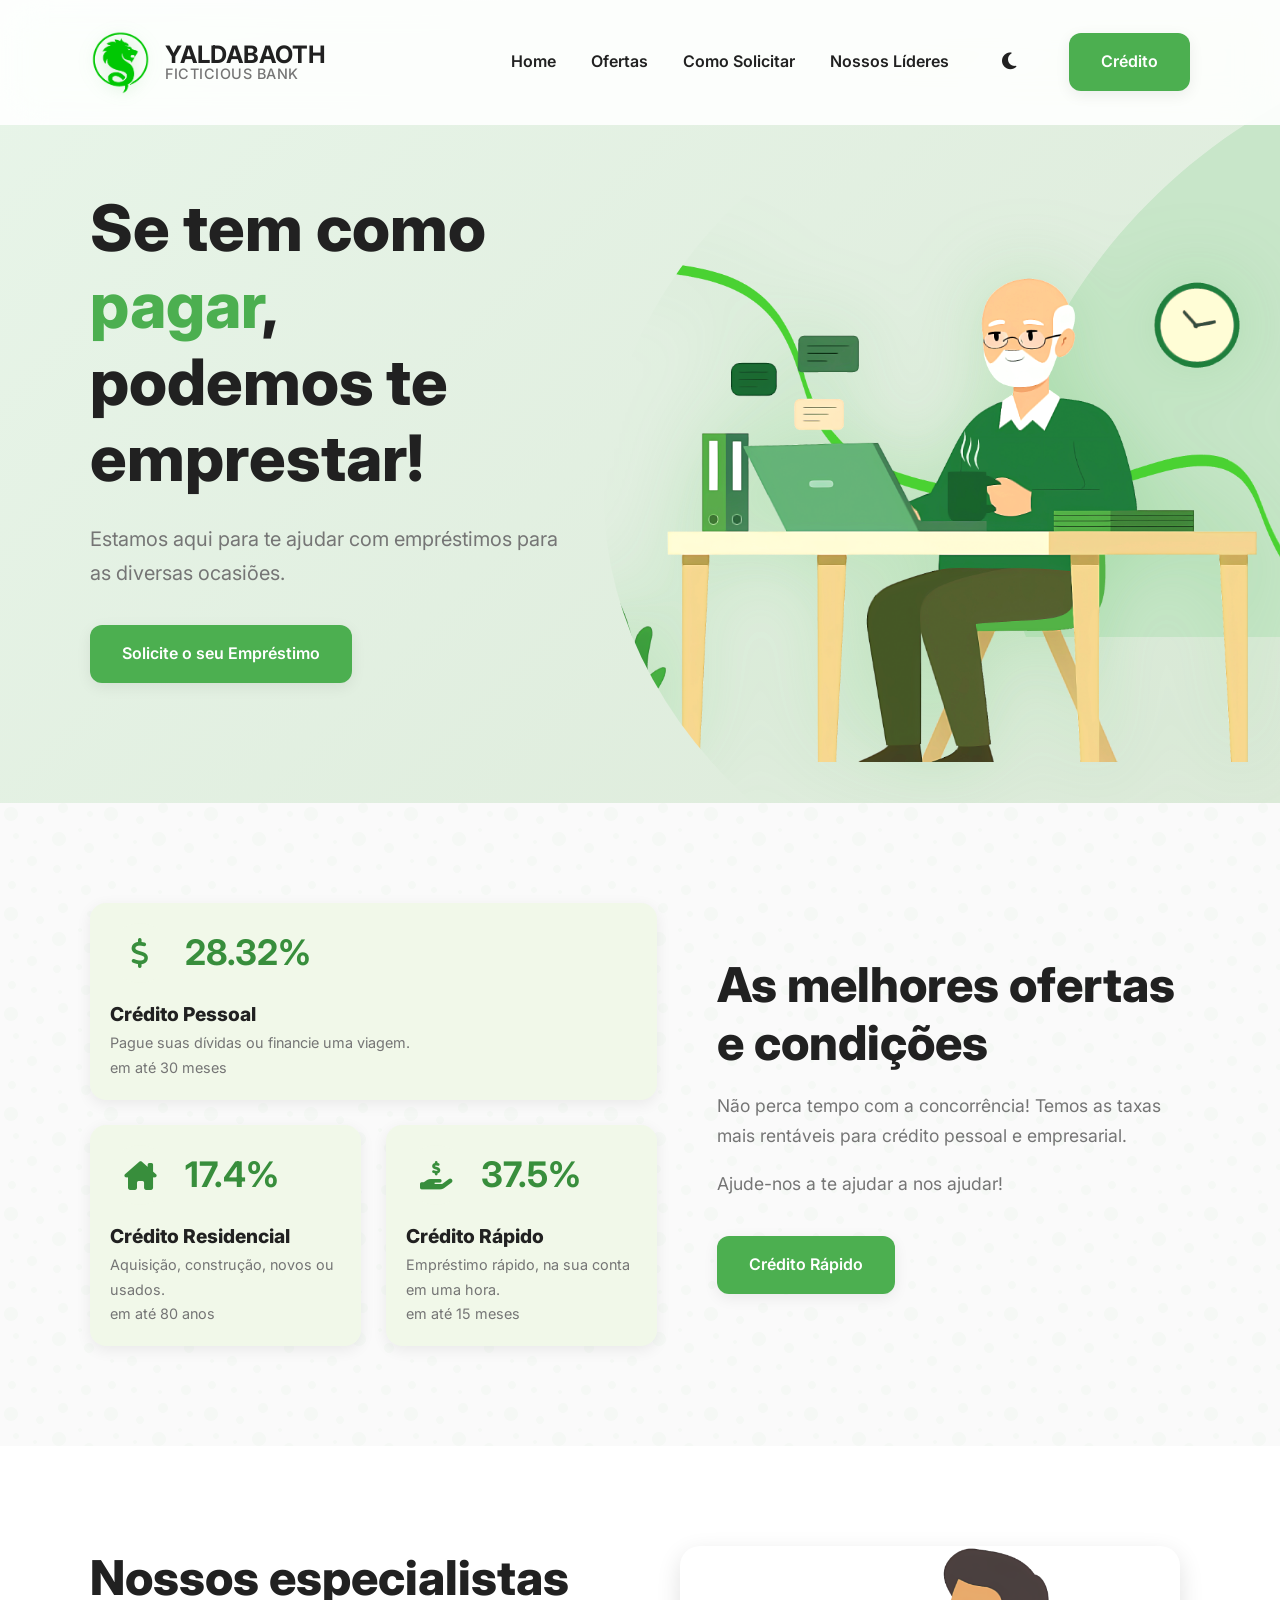
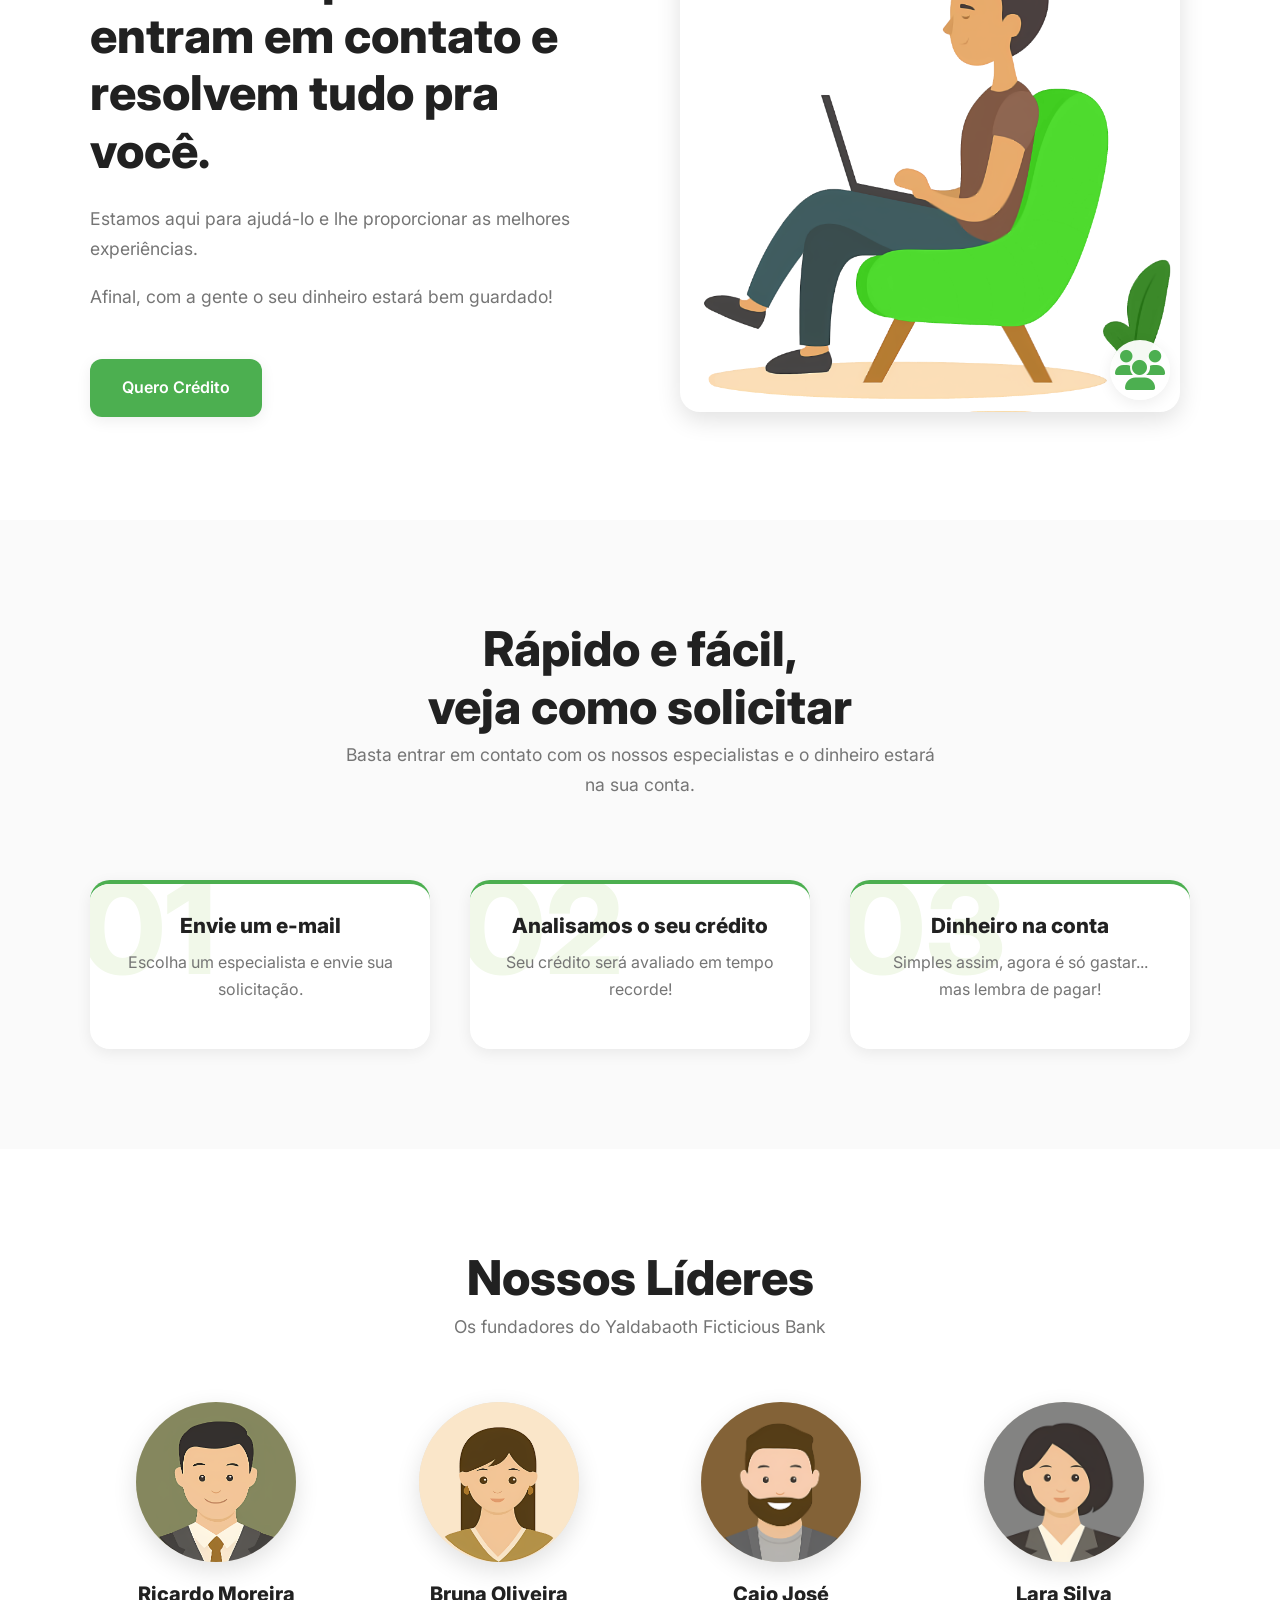
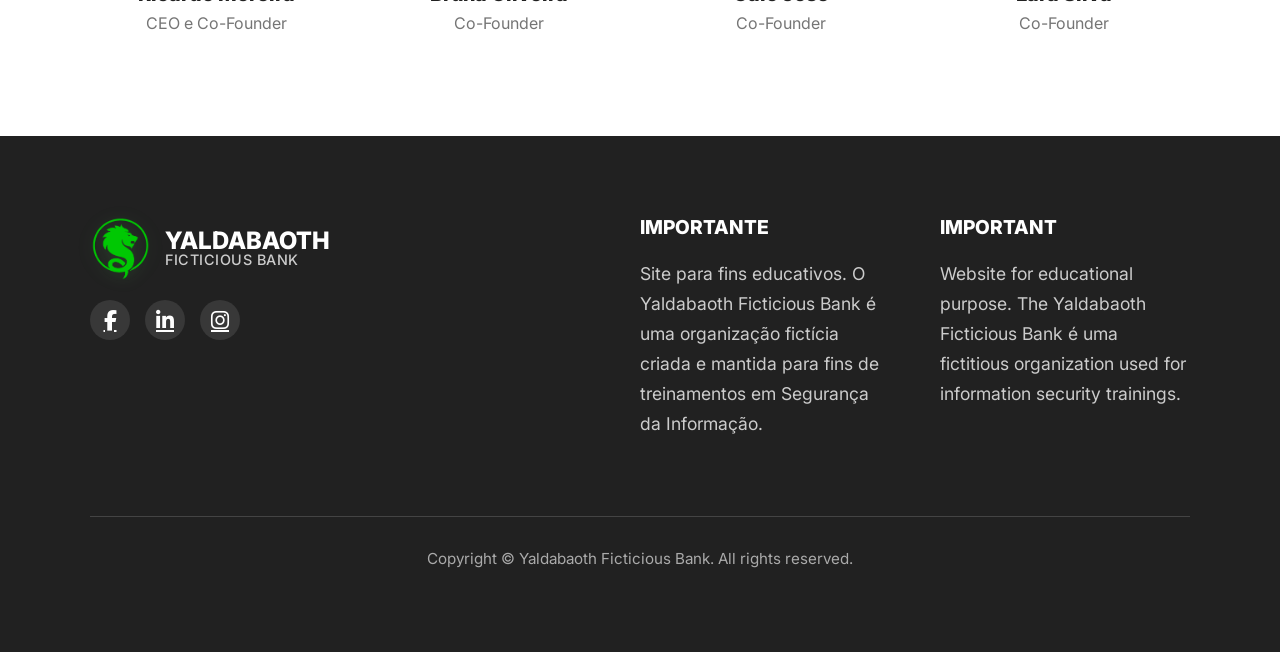
==== commit 200a8288: "atualização no favicon" ====
--- a/index.html
+++ b/index.html
@@ -4,7 +4,7 @@
     <meta charset="UTF-8">
     <meta name="viewport" content="width=device-width, initial-scale=1.0">
     <title>YALDABAOTH FICTICIOUS BANK - V4 | Crédito Pessoal e Empresarial</title>
-    
+    <link rel="shortcut icon" href="img/favicon.ico" type="image/x-icon">
     <meta name="description" content="Yaldabaoth Ficticious Bank - Oferecemos as melhores condições para crédito pessoal, empresarial e residencial com taxas competitivas.">
     <meta name="keywords" content="crédito, empréstimo, banco, financiamento, pessoal, empresarial">
     <meta name="author" content="Yaldabaoth Ficticious Bank">
